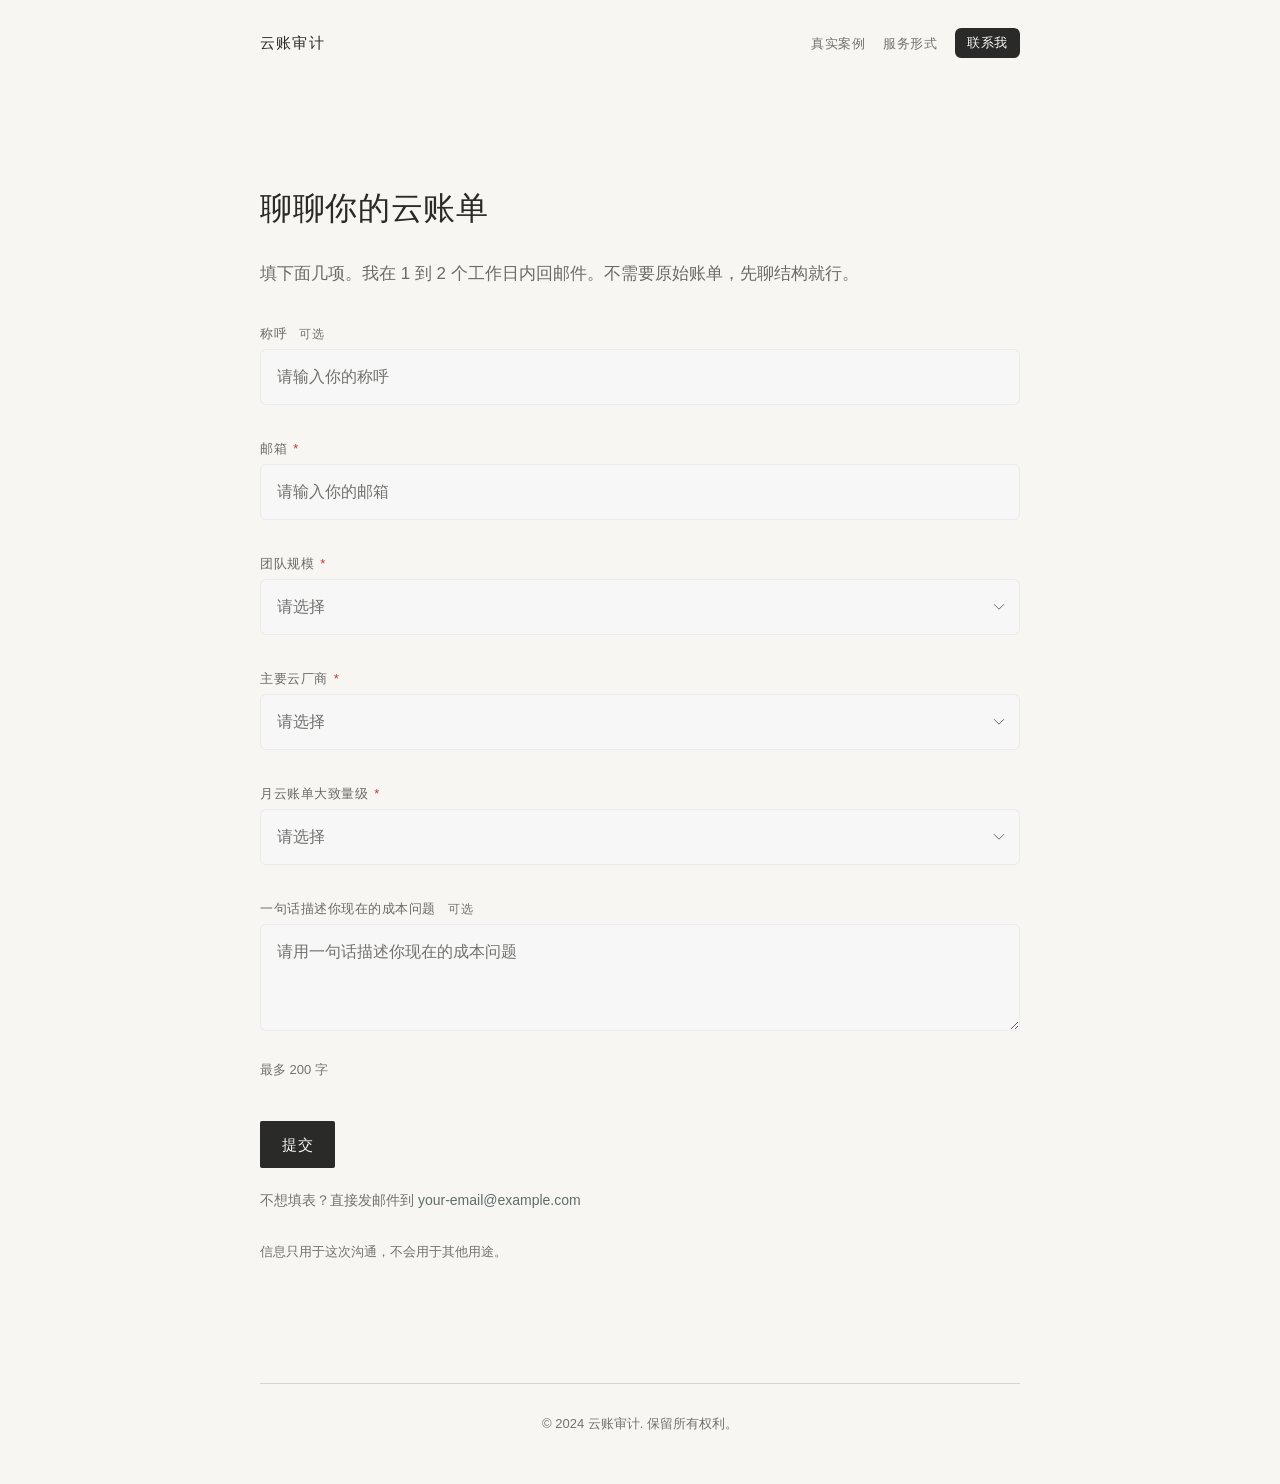
==== contact.html @ 67cc3d14 "add file" ====
<!DOCTYPE html>
<html lang="zh-CN">
<head>
  <meta charset="utf-8">
  <meta name="viewport" content="width=device-width, initial-scale=1">
  <title>联系我 · 云账审计</title>
  <meta name="description" content="提交团队规模、云厂商和月账单量级。不需要原始账单，先聊结构。">
  <meta name="theme-color" content="#f7f6f3">
  <link rel="stylesheet" href="style.css">
  <!--
    上线前替换：
    1. FORMSPREE_ENDPOINT → https://formspree.io/f/你的表单 ID
    2. mailto:your-email@example.com
  -->
</head>
<body>
  <a class="skip" href="#content">跳到正文</a>

  <header class="wrap nav">
    <a class="brand" href="index.html">云账审计</a>
    <nav aria-label="页面">
      <ul class="nav-links">
        <li><a href="process.html">真实案例</a></li>
        <li><a href="services.html">服务形式</a></li>
        <li><a class="nav-cta" href="contact.html" aria-current="page">联系我</a></li>
      </ul>
    </nav>
  </header>

  <main id="content">
    <section class="wrap page-top" aria-labelledby="contact-title">
      <h2 id="contact-title">聊聊你的云账单</h2>
      <p class="lead">填下面几项。我在 1 到 2 个工作日内回邮件。不需要原始账单，先聊结构就行。</p>

      <form id="lead" action="FORMSPREE_ENDPOINT" method="POST" accept-charset="UTF-8">
        <input type="hidden" name="_subject" value="云账审计：新的账单诊断请求">
        <input type="hidden" name="_next" value="">
        <div class="hp" aria-hidden="true">
          <label>不要填写 <input type="text" name="_gotcha" tabindex="-1" autocomplete="off"></label>
        </div>

        <div class="field">
          <label for="name">称呼 <span class="mark">可选</span></label>
          <input id="name" name="称呼" type="text" autocomplete="name" placeholder="请输入你的称呼">
        </div>

        <div class="field">
          <label for="email">邮箱 <span class="req" aria-hidden="true">*</span></label>
          <input id="email" name="email" type="email" autocomplete="email" placeholder="请输入你的邮箱" required>
        </div>

        <div class="field">
          <label for="size">团队规模 <span class="req" aria-hidden="true">*</span></label>
          <select id="size" name="团队规模" required>
            <option value="" selected disabled>请选择</option>
            <option>1-10 人</option>
            <option>11-50 人</option>
            <option>51-200 人</option>
            <option>200 人以上</option>
          </select>
        </div>

        <div class="field">
          <label for="cloud">主要云厂商 <span class="req" aria-hidden="true">*</span></label>
          <select id="cloud" name="云厂商" required>
            <option value="" selected disabled>请选择</option>
            <option>阿里云</option>
            <option>腾讯云</option>
            <option>华为云</option>
            <option>AWS</option>
            <option>Azure</option>
            <option>多云</option>
            <option>其他</option>
          </select>
        </div>

        <div class="field">
          <label for="bill">月云账单大致量级 <span class="req" aria-hidden="true">*</span></label>
          <select id="bill" name="月账单量级" required>
            <option value="" selected disabled>请选择</option>
            <option>1 万以下</option>
            <option>1-5 万</option>
            <option>5-20 万</option>
            <option>20 万以上</option>
            <option>不确定</option>
          </select>
        </div>

        <div class="field">
          <label for="note">一句话描述你现在的成本问题 <span class="mark">可选</span></label>
          <textarea id="note" name="问题" maxlength="200" rows="3" placeholder="请用一句话描述你现在的成本问题"></textarea>
          <p class="fine" id="count-hint">最多 200 字</p>
        </div>

        <div class="form-actions">
          <button class="btn" type="submit">提交</button>
        </div>

        <p class="fine" id="form-warn" hidden>表单还没接上。请先换成你的 Formspree 地址。</p>
      </form>

      <p class="quiet">不想填表？直接发邮件到 <a href="mailto:your-email@example.com">your-email@example.com</a></p>
      <p class="fine">信息只用于这次沟通，不会用于其他用途。</p>
    </section>
  </main>

  <footer class="wrap site-footer">
    <p>© 2024 云账审计. 保留所有权利。</p>
  </footer>

  <script>
    (function () {
      var form = document.getElementById("lead");
      var note = document.getElementById("note");
      var hint = document.getElementById("count-hint");

      function setNext() {
        var next = form.querySelector('input[name="_next"]');
        if (next) next.value = new URL("thanks.html", window.location.href).href;
      }

      if (form) {
        setNext();
        form.addEventListener("submit", function (event) {
          setNext();
          if (form.getAttribute("action") === "FORMSPREE_ENDPOINT") {
            event.preventDefault();
            var warn = document.getElementById("form-warn");
            if (warn) warn.hidden = false;
          }
        });
      }

      if (note && hint) {
        note.addEventListener("input", function () {
          hint.textContent = note.value.length + " / 200";
        });
      }
    })();
  </script>
</body>
</html>
---- style.css ----
/* 云账审计
   系统字体，不加载任何第三方字体。
   按钮用 --ink，保持纸面的安静。
   --accent 只给文字链接、链接 hover、表单 focus。
*/

:root {
  --bg: #f7f6f3;
  --bg-alt: #eeece7;
  --ink: #2a2a28;
  --ink-muted: #6b6a66;
  /* 原稿弱字 #9a9893、强调 #7a8f8a。米白底上对比不够，各加深到能读。 */
  --ink-subtle: #72716e;
  --hairline: #d8d5cf;
  --accent: #5e6e6a;
  --font-serif: "Songti SC", "STSong", "Noto Serif CJK SC", "Noto Serif SC", SimSun, Georgia, serif;
  --font-sans: -apple-system, BlinkMacSystemFont, "PingFang SC", "Hiragino Sans GB", "Microsoft YaHei", "Noto Sans CJK SC", sans-serif;
  color-scheme: light;
}

*,
*::before,
*::after {
  box-sizing: border-box;
}

html {
  scroll-behavior: smooth;
}

body {
  margin: 0;
  background: var(--bg);
  color: var(--ink);
  font-family: var(--font-sans);
  font-size: 16px;
  line-height: 1.8;
  -webkit-font-smoothing: antialiased;
}

::selection {
  background: #e3e6e1;
  color: var(--ink);
}

a,
button {
  cursor: pointer;
  transition: all 0.3s ease;
}

a:hover {
  text-decoration: underline;
  text-underline-offset: 4px;
}

.skip {
  position: absolute;
  left: 16px;
  top: -48px;
  background: var(--ink);
  color: var(--bg);
  padding: 8px 12px;
  text-decoration: none;
  border-radius: 2px;
}

.skip:focus {
  top: 16px;
  outline: 1px solid var(--accent);
  outline-offset: 4px;
}

.wrap {
  width: min(720px, calc(100% - 48px));
  margin-inline: auto;
}

.nav {
  display: flex;
  align-items: center;
  justify-content: space-between;
  gap: 16px;
  padding-top: 28px;
  padding-bottom: 8px;
}

.brand {
  font-family: var(--font-serif);
  font-size: 15px;
  font-weight: 400;
  letter-spacing: 0.08em;
  color: var(--ink);
  text-decoration: none;
}

.nav-links {
  display: flex;
  flex-wrap: wrap;
  align-items: center;
  justify-content: flex-end;
  gap: 14px 18px;
  margin: 0;
  padding: 0;
  list-style: none;
}

.nav-links a {
  color: var(--ink-subtle);
  font-size: 13px;
  letter-spacing: 0.04em;
  text-decoration: none;
}

.nav-links a:hover,
.nav-links a[aria-current="page"] {
  color: var(--ink);
  text-decoration: underline;
  text-underline-offset: 4px;
}

.nav-links a.nav-cta,
.nav-links a.nav-cta:hover,
.nav-links a.nav-cta[aria-current="page"] {
  display: inline-block;
  padding: 6px 12px;
  border-radius: 6px;
  background: var(--ink);
  color: var(--bg);
  text-decoration: none;
  line-height: 1.4;
}

.nav-links a.nav-cta:hover {
  background: #111;
  transform: scale(1.04);
}

.hero {
  padding-top: 80px;
}

.page-top {
  padding-top: 72px;
}

.nw {
  white-space: nowrap;
}

.hero h1 {
  margin: 0;
  font-family: var(--font-serif);
  font-size: 40px;
  font-weight: 400;
  line-height: 1.4;
  letter-spacing: 0.02em;
}

.sub {
  margin: 28px 0 0;
  max-width: 28em;
  color: var(--ink-muted);
  font-size: 18px;
  line-height: 1.7;
}

.actions {
  display: flex;
  flex-direction: column;
  align-items: flex-start;
  gap: 18px;
  margin-top: 40px;
}

.btn {
  display: inline-block;
  margin: 0;
  padding: 13px 22px;
  border: 0;
  border-radius: 2px;
  background: var(--ink);
  color: var(--bg);
  font-family: var(--font-sans);
  font-size: 15px;
  font-weight: 400;
  letter-spacing: 0.04em;
  line-height: 1.4;
  text-decoration: none;
  cursor: pointer;
}

.btn:hover {
  background: #111;
  text-decoration: none;
  transform: scale(1.03);
}

.text-link {
  color: var(--accent);
  text-decoration: none;
  text-underline-offset: 4px;
}

.text-link:hover,
.quiet a:hover,
.site-footer a:hover {
  color: #3d4f4b;
  text-decoration: underline;
  text-underline-offset: 4px;
}

.trust {
  margin: 0;
  color: #777;
  font-size: 12px;
  font-style: normal;
  line-height: 1.6;
}

.block {
  margin-top: 80px;
  padding-top: 80px;
  border-top: 1px solid var(--hairline);
}

h2 {
  margin: 0 0 28px;
  font-family: var(--font-serif);
  font-size: 28px;
  font-weight: 400;
  line-height: 1.4;
  letter-spacing: 0.02em;
  text-wrap: balance;
}

.lead {
  margin: 0;
  color: var(--ink-muted);
  font-size: 17px;
}

.part + .part {
  margin-top: 48px;
}

.kicker {
  margin: 0 0 12px;
  color: var(--ink-subtle);
  font-size: 14px;
  font-weight: 500;
  letter-spacing: 0.14em;
}

.part p,
.offer p {
  margin: 0;
}

.findings {
  margin: 0;
  padding: 0;
  list-style: none;
}

.findings li + li {
  margin-top: 8px;
}

.checks {
  margin: 36px 0 0;
  padding: 0;
  list-style: none;
}

.checks li {
  position: relative;
  margin-top: 10px;
  padding: 14px 16px 14px 40px;
  border-radius: 6px;
  font-size: 16px;
  line-height: 1.8;
  transition: background-color 0.3s ease;
}

.checks li::before {
  content: "✓";
  position: absolute;
  left: 16px;
  top: 14px;
  color: #9a9893;
  font-size: 14px;
  line-height: 1.8;
}

.checks li:hover {
  background: #f0eeea;
}

.fine {
  margin: 28px 0 0;
  color: var(--ink-subtle);
  font-size: 13px;
  line-height: 1.7;
}

.offer + .offer {
  margin-top: 64px;
  padding-top: 64px;
  border-top: 1px solid var(--hairline);
}

.points {
  margin: 0;
  padding: 0;
  list-style: none;
}

.points li {
  position: relative;
  margin: 0;
  padding: 4px 0 4px 18px;
  line-height: 1.8;
}

.points li::before {
  content: "";
  position: absolute;
  left: 0;
  top: 0.95em;
  width: 6px;
  height: 6px;
  border-radius: 50%;
  background: var(--ink);
}

.stat {
  display: block;
  margin: 4px 0 12px;
  color: var(--ink);
  font-family: var(--font-serif);
  font-size: 32px;
  font-weight: 700;
  line-height: 1.35;
  letter-spacing: 0.02em;
}

.offer h3 {
  margin: 0 0 12px;
  font-family: var(--font-serif);
  font-size: 22px;
  font-weight: 400;
  letter-spacing: 0.02em;
}

.field {
  margin-top: 32px;
}

.field label {
  display: block;
  margin-bottom: 4px;
  color: var(--ink-muted);
  font-size: 13px;
  letter-spacing: 0.04em;
}

.mark {
  margin-left: 8px;
  color: var(--ink-subtle);
  font-size: 12px;
  letter-spacing: 0.08em;
}

.req {
  margin-left: 2px;
  color: #c23b3b;
}

input,
select,
textarea {
  width: 100%;
  margin: 0;
  padding: 14px 16px;
  border: 1px solid #eaeaea;
  border-radius: 6px;
  background: #f7f7f7;
  color: var(--ink);
  font-family: var(--font-sans);
  font-size: 16px;
  line-height: 1.6;
  -webkit-appearance: none;
  appearance: none;
  transition: border-color 0.3s ease, background-color 0.3s ease;
}

input::placeholder,
textarea::placeholder {
  color: var(--ink-subtle);
}

textarea {
  display: block;
  min-height: 96px;
  resize: vertical;
}

select {
  padding-right: 40px;
  background-color: #f7f7f7;
  background-image: url("data:image/svg+xml,%3Csvg xmlns='http://www.w3.org/2000/svg' width='12' height='8' viewBox='0 0 12 8'%3E%3Cpath d='M1 1.2 L6 6.2 L11 1.2' fill='none' stroke='%236b6a66' stroke-width='1'/%3E%3C/svg%3E");
  background-repeat: no-repeat;
  background-position: right 14px center;
  background-size: 12px 8px;
  cursor: pointer;
}

select:invalid {
  color: var(--ink-subtle);
}

select option {
  color: var(--ink);
}

input:focus,
select:focus,
textarea:focus {
  outline: none;
  border-color: #2a2a28;
  background-color: #fff;
}

a:focus-visible,
button:focus-visible,
.skip:focus {
  outline: 1px solid var(--accent);
  outline-offset: 4px;
}

.form-actions {
  margin-top: 40px;
}

.quiet {
  margin: 20px 0 0;
  color: var(--ink-subtle);
  font-size: 14px;
}

.quiet a {
  color: var(--accent);
  text-decoration: none;
}

.hp {
  position: absolute;
  width: 1px;
  height: 1px;
  padding: 0;
  margin: -1px;
  overflow: hidden;
  clip: rect(0, 0, 0, 0);
  white-space: nowrap;
  border: 0;
}

.site-footer {
  margin-top: 80px;
  padding-top: 28px;
  padding-bottom: 48px;
  border-top: 1px solid var(--hairline);
  color: var(--ink-subtle);
  font-size: 13px;
  text-align: center;
}

.site-footer p {
  margin: 0;
}

.site-footer a {
  color: inherit;
  text-decoration: none;
  text-underline-offset: 4px;
}


.thanks {
  padding-top: max(120px, 18vh);
  padding-bottom: 120px;
}

.thanks h1 {
  margin: 72px 0 0;
  font-family: var(--font-serif);
  font-size: 48px;
  font-weight: 400;
  letter-spacing: 0.02em;
}

.thanks .sub {
  margin-top: 20px;
}

.thanks .text-link {
  display: inline-block;
  margin-top: 36px;
}

@media (min-width: 768px) {
  .wrap {
    width: min(720px, 70%);
  }

  .hero,
  .page-top {
    padding-top: 120px;
  }

  .thanks h1 {
    font-size: 56px;
  }

  .hero h1 {
    font-size: 44px;
  }

  .stat {
    font-size: 40px;
  }

  h2 {
    font-size: 32px;
  }

  .block {
    margin-top: 120px;
    padding-top: 120px;
  }

  .site-footer {
    margin-top: 120px;
  }
}

@media (min-width: 1100px) {
  .wrap {
    width: min(760px, 70%);
  }

  .hero h1 {
    font-size: 48px;
  }

  .rest {
    display: block;
  }
}

@media (prefers-reduced-motion: reduce) {
  html {
    scroll-behavior: auto;
  }

  a,
  button,
  input,
  select,
  textarea {
    transition: none;
  }

  .btn:hover,
  .nav-links a.nav-cta:hover {
    transform: none;
  }
}
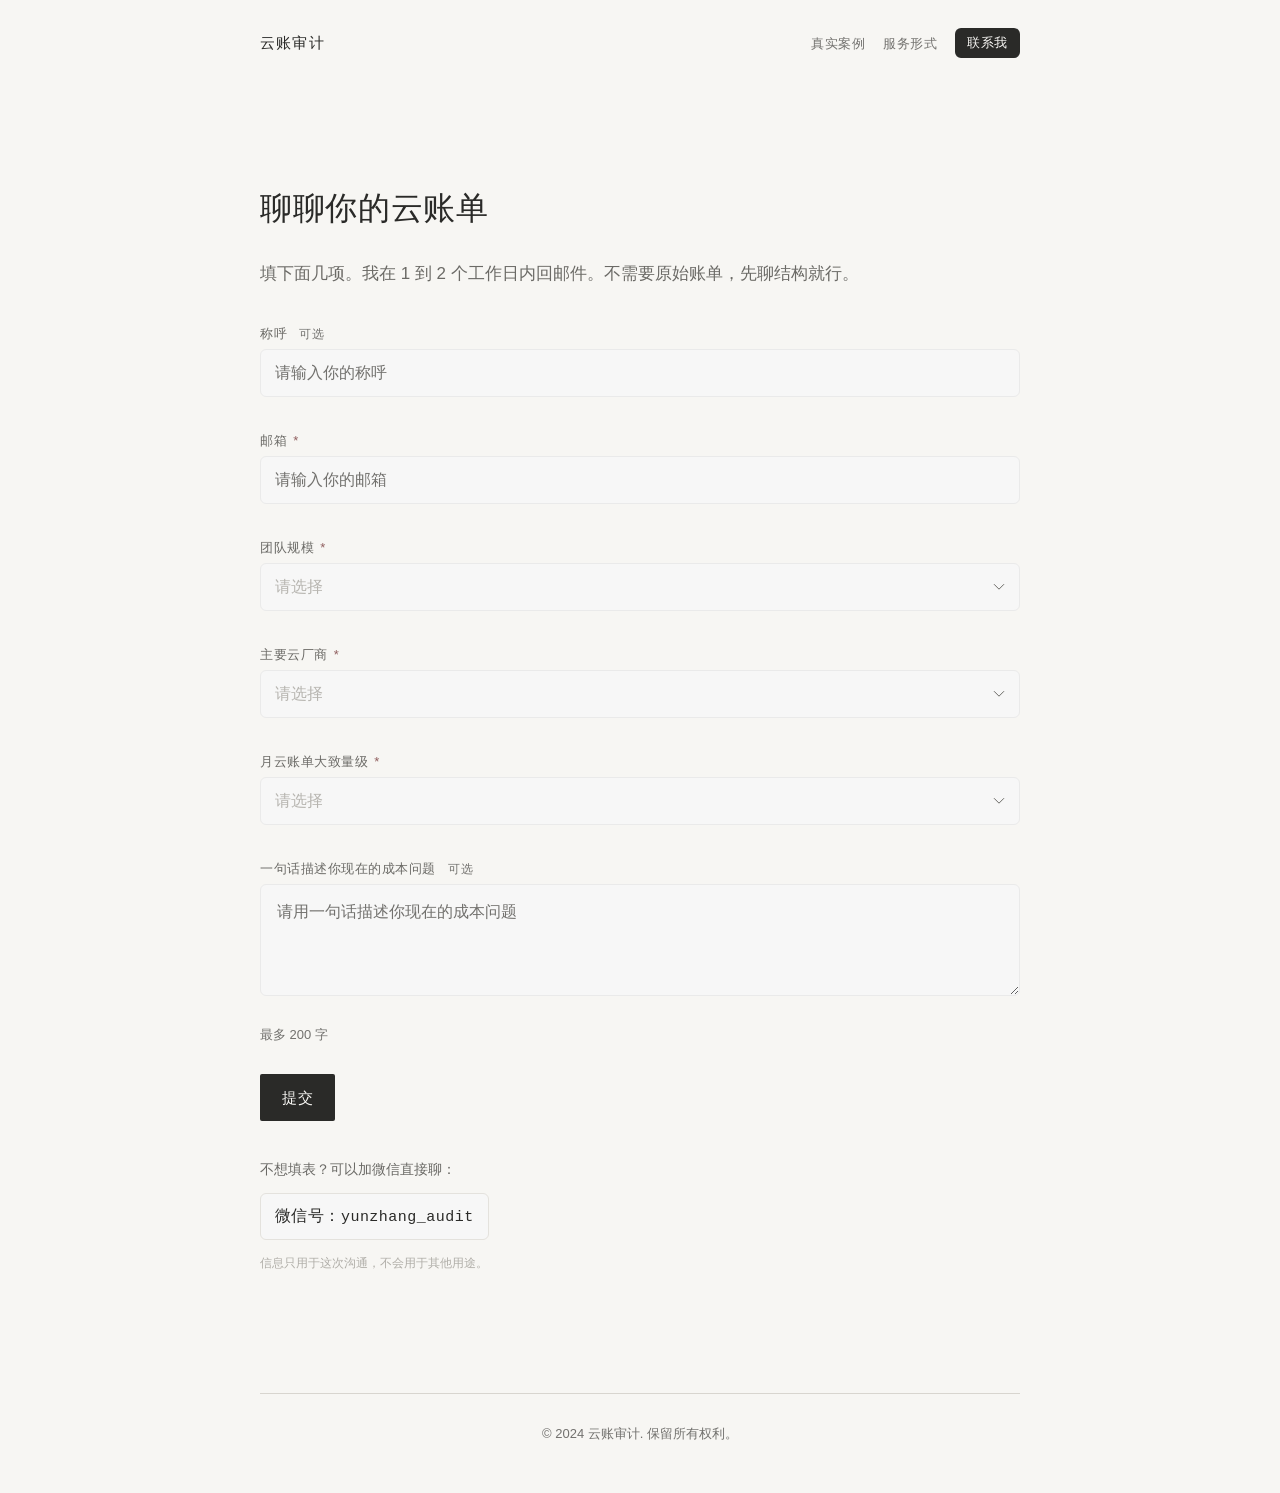
==== commit 90ef84e0: "add file" ====
--- a/contact.html
+++ b/contact.html
@@ -10,7 +10,7 @@
   <!--
     上线前替换：
     1. FORMSPREE_ENDPOINT → https://formspree.io/f/你的表单 ID
-    2. mailto:your-email@example.com
+    2. 微信号 yunzhang_audit
   -->
 </head>
 <body>
@@ -92,15 +92,18 @@
           <p class="fine" id="count-hint">最多 200 字</p>
         </div>
 
+        <p class="fine" id="form-warn" hidden>表单还没接上。请先换成你的 Formspree 地址。</p>
+
         <div class="form-actions">
           <button class="btn" type="submit">提交</button>
         </div>
-
-        <p class="fine" id="form-warn" hidden>表单还没接上。请先换成你的 Formspree 地址。</p>
       </form>
 
-      <p class="quiet">不想填表？直接发邮件到 <a href="mailto:your-email@example.com">your-email@example.com</a></p>
-      <p class="fine">信息只用于这次沟通，不会用于其他用途。</p>
+      <div class="wechat">
+        <p>不想填表？可以加微信直接聊：</p>
+        <p class="wechat-id">微信号：<code>yunzhang_audit</code></p>
+      </div>
+      <p class="privacy">信息只用于这次沟通，不会用于其他用途。</p>
     </section>
   </main>
 
--- a/style.css
+++ b/style.css
@@ -257,6 +257,10 @@
   margin: 0;
 }
 
+.part p.stat {
+  margin: 36px 0 20px;
+}
+
 .findings {
   margin: 0;
   padding: 0;
@@ -278,6 +282,7 @@
   margin-top: 10px;
   padding: 14px 16px 14px 40px;
   border-radius: 6px;
+  background: #f0eeea;
   font-size: 16px;
   line-height: 1.8;
   transition: background-color 0.3s ease;
@@ -294,7 +299,7 @@
 }
 
 .checks li:hover {
-  background: #f0eeea;
+  background: #e7e4de;
 }
 
 .fine {
@@ -326,23 +331,28 @@
 .points li::before {
   content: "";
   position: absolute;
-  left: 0;
-  top: 0.95em;
+  left: 1px;
+  top: 0.85em;
   width: 6px;
   height: 6px;
+  border: 1px solid #8a8883;
   border-radius: 50%;
-  background: var(--ink);
+  background: transparent;
 }
 
 .stat {
   display: block;
-  margin: 4px 0 12px;
+  margin: 36px 0 20px;
   color: var(--ink);
   font-family: var(--font-serif);
-  font-size: 32px;
+  font-size: 44px;
   font-weight: 700;
-  line-height: 1.35;
+  line-height: 1.15;
   letter-spacing: 0.02em;
+}
+
+.service-cta {
+  margin: 64px 0 0;
 }
 
 .offer h3 {
@@ -374,7 +384,7 @@
 
 .req {
   margin-left: 2px;
-  color: #c23b3b;
+  color: #8f5e5e;
 }
 
 input,
@@ -382,7 +392,6 @@
 textarea {
   width: 100%;
   margin: 0;
-  padding: 14px 16px;
   border: 1px solid #eaeaea;
   border-radius: 6px;
   background: #f7f7f7;
@@ -395,6 +404,11 @@
   transition: border-color 0.3s ease, background-color 0.3s ease;
 }
 
+input,
+select {
+  padding: 10px 14px;
+}
+
 input::placeholder,
 textarea::placeholder {
   color: var(--ink-subtle);
@@ -402,7 +416,8 @@
 
 textarea {
   display: block;
-  min-height: 96px;
+  min-height: 112px;
+  padding: 14px 16px;
   resize: vertical;
 }
 
@@ -417,7 +432,7 @@
 }
 
 select:invalid {
-  color: var(--ink-subtle);
+  color: #b7b5b0;
 }
 
 select option {
@@ -440,7 +455,42 @@
 }
 
 .form-actions {
-  margin-top: 40px;
+  margin-top: 28px;
+}
+
+.wechat {
+  margin-top: 36px;
+}
+
+.wechat p {
+  margin: 0;
+  color: var(--ink-muted);
+  font-size: 14px;
+}
+
+.wechat p.wechat-id {
+  display: inline-block;
+  margin-top: 10px;
+  padding: 8px 14px;
+  border: 1px solid #e4e2dd;
+  border-radius: 6px;
+  background: #f7f7f7;
+  color: var(--ink);
+  font-size: 16px;
+  letter-spacing: 0.03em;
+  user-select: all;
+}
+
+.wechat-id code {
+  font-family: ui-monospace, "SFMono-Regular", Menlo, Consolas, monospace;
+  font-size: 15px;
+}
+
+.privacy {
+  margin: 14px 0 0;
+  color: #b0aea8;
+  font-size: 12px;
+  line-height: 1.6;
 }
 
 .quiet {
@@ -528,7 +578,7 @@
   }
 
   .stat {
-    font-size: 40px;
+    font-size: 56px;
   }
 
   h2 {
@@ -552,6 +602,10 @@
 
   .hero h1 {
     font-size: 48px;
+  }
+
+  .stat {
+    font-size: 72px;
   }
 
   .rest {
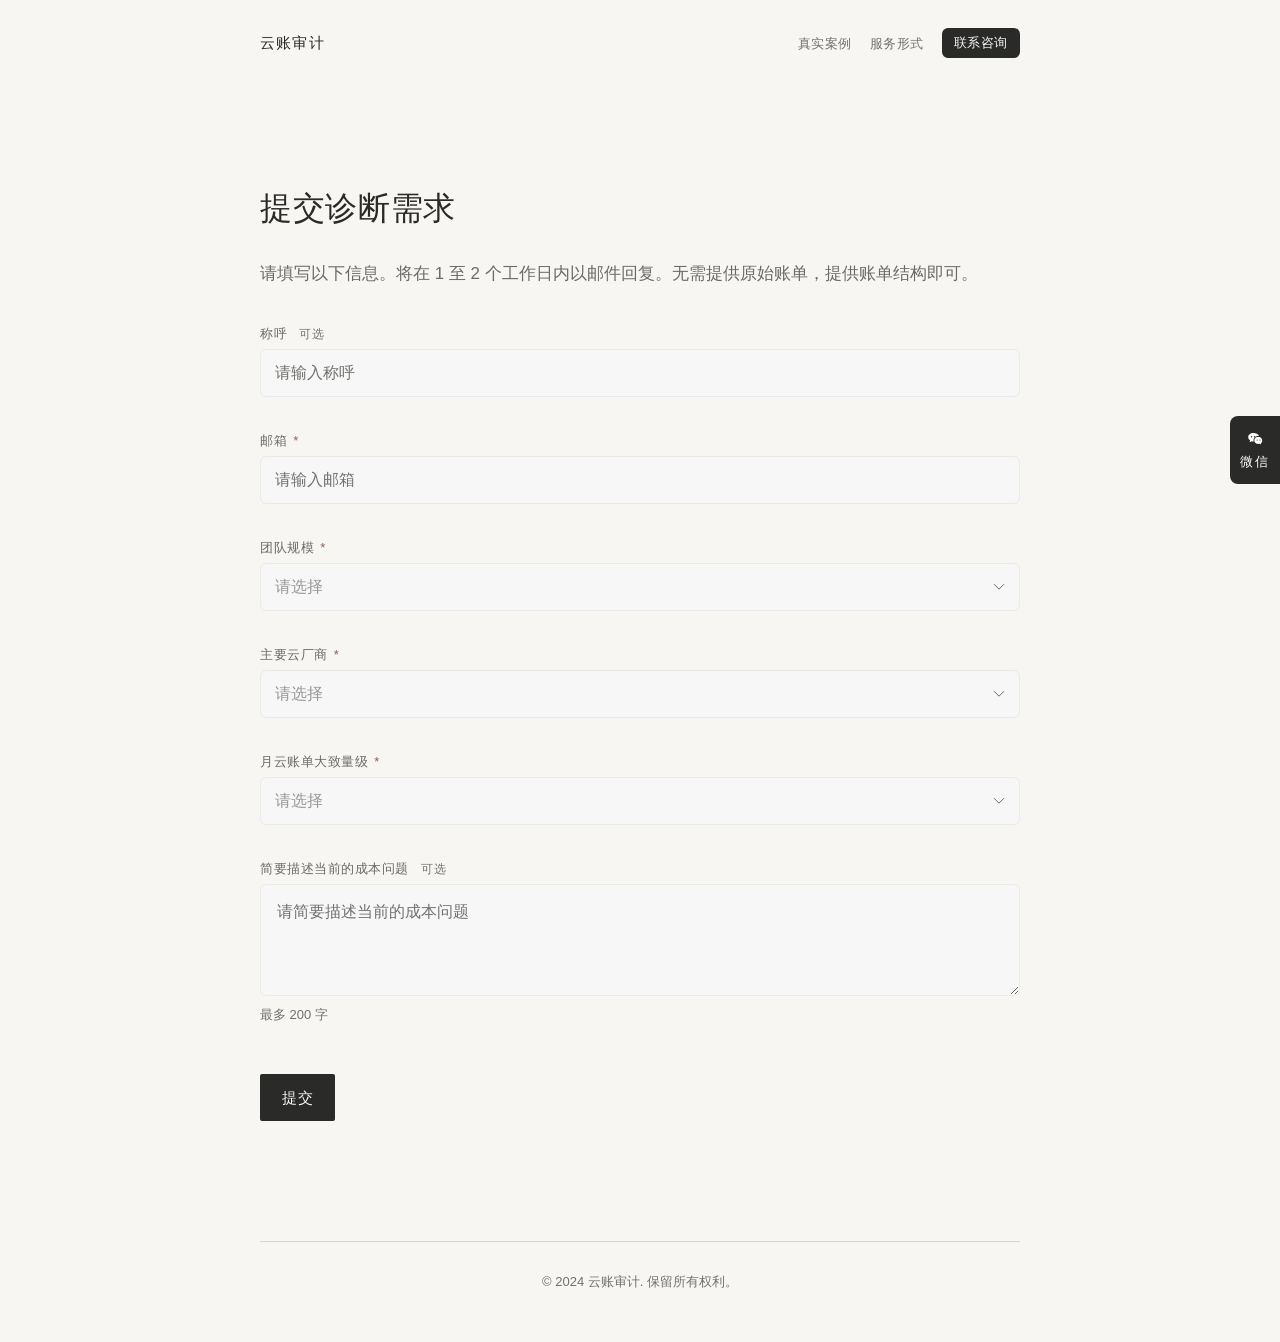
==== commit 15dd734f: "add file" ====
--- a/contact.html
+++ b/contact.html
@@ -3,34 +3,36 @@
 <head>
   <meta charset="utf-8">
   <meta name="viewport" content="width=device-width, initial-scale=1">
-  <title>联系我 · 云账审计</title>
-  <meta name="description" content="提交团队规模、云厂商和月账单量级。不需要原始账单，先聊结构。">
+  <title>联系咨询 · 云账审计</title>
+  <meta name="description" content="提交团队规模、云厂商与月账单量级。无需原始账单，提供账单结构即可。">
   <meta name="theme-color" content="#f7f6f3">
   <link rel="stylesheet" href="style.css">
   <!--
     上线前替换：
-    1. FORMSPREE_ENDPOINT → https://formspree.io/f/你的表单 ID
-    2. 微信号 yunzhang_audit
+    1. FORMSPREE_ENDPOINT → https://formspree.io/f/表单 ID
+    2. wechat-qr.png → 微信二维码
   -->
 </head>
 <body>
   <a class="skip" href="#content">跳到正文</a>
 
-  <header class="wrap nav">
-    <a class="brand" href="index.html">云账审计</a>
-    <nav aria-label="页面">
-      <ul class="nav-links">
-        <li><a href="process.html">真实案例</a></li>
-        <li><a href="services.html">服务形式</a></li>
-        <li><a class="nav-cta" href="contact.html" aria-current="page">联系我</a></li>
-      </ul>
-    </nav>
+  <header class="site-header">
+    <div class="wrap nav">
+      <a class="brand" href="index.html">云账审计</a>
+      <nav aria-label="页面">
+        <ul class="nav-links">
+          <li><a href="process.html">真实案例</a></li>
+          <li><a href="services.html">服务形式</a></li>
+          <li><a class="nav-cta" href="contact.html" aria-current="page">联系咨询</a></li>
+        </ul>
+      </nav>
+    </div>
   </header>
 
   <main id="content">
     <section class="wrap page-top" aria-labelledby="contact-title">
-      <h2 id="contact-title">聊聊你的云账单</h2>
-      <p class="lead">填下面几项。我在 1 到 2 个工作日内回邮件。不需要原始账单，先聊结构就行。</p>
+      <h2 id="contact-title">提交诊断需求</h2>
+      <p class="lead">请填写以下信息。将在 1 至 2 个工作日内以邮件回复。无需提供原始账单，提供账单结构即可。</p>
 
       <form id="lead" action="FORMSPREE_ENDPOINT" method="POST" accept-charset="UTF-8">
         <input type="hidden" name="_subject" value="云账审计：新的账单诊断请求">
@@ -41,12 +43,12 @@
 
         <div class="field">
           <label for="name">称呼 <span class="mark">可选</span></label>
-          <input id="name" name="称呼" type="text" autocomplete="name" placeholder="请输入你的称呼">
+          <input id="name" name="称呼" type="text" autocomplete="name" placeholder="请输入称呼">
         </div>
 
         <div class="field">
           <label for="email">邮箱 <span class="req" aria-hidden="true">*</span></label>
-          <input id="email" name="email" type="email" autocomplete="email" placeholder="请输入你的邮箱" required>
+          <input id="email" name="email" type="email" autocomplete="email" placeholder="请输入邮箱" required>
         </div>
 
         <div class="field">
@@ -87,29 +89,35 @@
         </div>
 
         <div class="field">
-          <label for="note">一句话描述你现在的成本问题 <span class="mark">可选</span></label>
-          <textarea id="note" name="问题" maxlength="200" rows="3" placeholder="请用一句话描述你现在的成本问题"></textarea>
+          <label for="note">简要描述当前的成本问题 <span class="mark">可选</span></label>
+          <textarea id="note" name="问题" maxlength="200" rows="3" placeholder="请简要描述当前的成本问题"></textarea>
           <p class="fine" id="count-hint">最多 200 字</p>
         </div>
 
-        <p class="fine" id="form-warn" hidden>表单还没接上。请先换成你的 Formspree 地址。</p>
+        <p class="fine" id="form-warn" hidden>表单尚未接通，暂时无法提交。</p>
 
         <div class="form-actions">
           <button class="btn" type="submit">提交</button>
         </div>
       </form>
-
-      <div class="wechat">
-        <p>不想填表？可以加微信直接聊：</p>
-        <p class="wechat-id">微信号：<code>yunzhang_audit</code></p>
-      </div>
-      <p class="privacy">信息只用于这次沟通，不会用于其他用途。</p>
     </section>
   </main>
 
   <footer class="wrap site-footer">
     <p>© 2024 云账审计. 保留所有权利。</p>
   </footer>
+
+  <aside class="wx-float" aria-label="微信">
+    <div class="wx-qr">
+      <img src="wechat-qr.png" width="120" height="120" alt="微信二维码">
+    </div>
+    <button class="wx-tab" type="button">
+      <svg width="18" height="18" viewBox="0 0 24 24" aria-hidden="true">
+        <path fill="currentColor" d="M9.5 4C5.91 4 3 6.46 3 9.5c0 1.74.95 3.28 2.42 4.28L4.9 16.4l2.55-1.28c.64.18 1.33.28 2.05.28.28 0 .55-.02.82-.05-.18-.52-.28-1.08-.28-1.66 0-3.16 2.96-5.72 6.62-5.72.24 0 .47.02.7.04C16.5 5.48 13.28 4 9.5 4zm-2.05 4.15a.95.95 0 1 1 0 1.9.95.95 0 0 1 0-1.9zm4.15 0a.95.95 0 1 1 0 1.9.95.95 0 0 1 0-1.9zM16.66 9.1c-3.08 0-5.58 2.14-5.58 4.78 0 2.64 2.5 4.78 5.58 4.78.55 0 1.08-.07 1.58-.19l1.95.98-.48-1.62c1.18-.9 1.93-2.22 1.93-3.95 0-2.64-2.5-4.78-5.58-4.78zm-1.85 3.55a.75.75 0 1 1 0 1.5.75.75 0 0 1 0-1.5zm3.7 0a.75.75 0 1 1 0 1.5.75.75 0 0 1 0-1.5z"/>
+      </svg>
+      <span>微信</span>
+    </button>
+  </aside>
 
   <script>
     (function () {
--- a/style.css
+++ b/style.css
@@ -76,13 +76,16 @@
   margin-inline: auto;
 }
 
+.site-header {
+  padding-top: 28px;
+  padding-bottom: 8px;
+}
+
 .nav {
   display: flex;
   align-items: center;
   justify-content: space-between;
-  gap: 16px;
-  padding-top: 28px;
-  padding-bottom: 8px;
+  gap: 24px;
 }
 
 .brand {
@@ -96,7 +99,7 @@
 
 .nav-links {
   display: flex;
-  flex-wrap: wrap;
+  flex-wrap: nowrap;
   align-items: center;
   justify-content: flex-end;
   gap: 14px 18px;
@@ -432,7 +435,7 @@
 }
 
 select:invalid {
-  color: #b7b5b0;
+  color: #999;
 }
 
 select option {
@@ -454,43 +457,67 @@
   outline-offset: 4px;
 }
 
+.field .fine {
+  margin-top: 8px;
+}
+
 .form-actions {
-  margin-top: 28px;
-}
-
-.wechat {
-  margin-top: 36px;
-}
-
-.wechat p {
-  margin: 0;
-  color: var(--ink-muted);
-  font-size: 14px;
-}
-
-.wechat p.wechat-id {
-  display: inline-block;
-  margin-top: 10px;
-  padding: 8px 14px;
-  border: 1px solid #e4e2dd;
-  border-radius: 6px;
-  background: #f7f7f7;
-  color: var(--ink);
-  font-size: 16px;
-  letter-spacing: 0.03em;
-  user-select: all;
-}
-
-.wechat-id code {
-  font-family: ui-monospace, "SFMono-Regular", Menlo, Consolas, monospace;
-  font-size: 15px;
-}
-
-.privacy {
-  margin: 14px 0 0;
-  color: #b0aea8;
-  font-size: 12px;
-  line-height: 1.6;
+  margin-top: 48px;
+}
+
+.wx-float {
+  position: fixed;
+  top: 50%;
+  right: 0;
+  z-index: 40;
+  display: flex;
+  align-items: center;
+  transform: translateY(-50%);
+}
+
+.wx-qr {
+  width: 0;
+  overflow: hidden;
+  background: #fff;
+  transition: width 0.3s ease;
+}
+
+.wx-float:hover .wx-qr,
+.wx-float:focus-within .wx-qr {
+  width: 140px;
+}
+
+.wx-qr img {
+  display: block;
+  width: 120px;
+  height: 120px;
+  margin: 10px;
+  object-fit: contain;
+}
+
+.wx-tab {
+  display: flex;
+  flex-direction: column;
+  align-items: center;
+  gap: 6px;
+  margin: 0;
+  padding: 14px 10px;
+  border: 0;
+  border-radius: 8px 0 0 8px;
+  background: var(--ink);
+  color: #fff;
+  font-family: var(--font-sans);
+  font-size: 13px;
+  letter-spacing: 0.14em;
+  line-height: 1.2;
+}
+
+.wx-tab svg {
+  display: block;
+}
+
+.wx-tab:hover {
+  background: #111;
 }
 
 .quiet {
@@ -559,6 +586,14 @@
   margin-top: 36px;
 }
 
+@media (max-width: 767px) {
+  .wrap {
+    width: min(720px, calc(100% - 76px));
+    margin-left: 24px;
+    margin-right: 52px;
+  }
+}
+
 @media (min-width: 768px) {
   .wrap {
     width: min(720px, 70%);
@@ -630,4 +665,8 @@
   .nav-links a.nav-cta:hover {
     transform: none;
   }
-}
+
+  .wx-qr {
+    transition: none;
+  }
+}
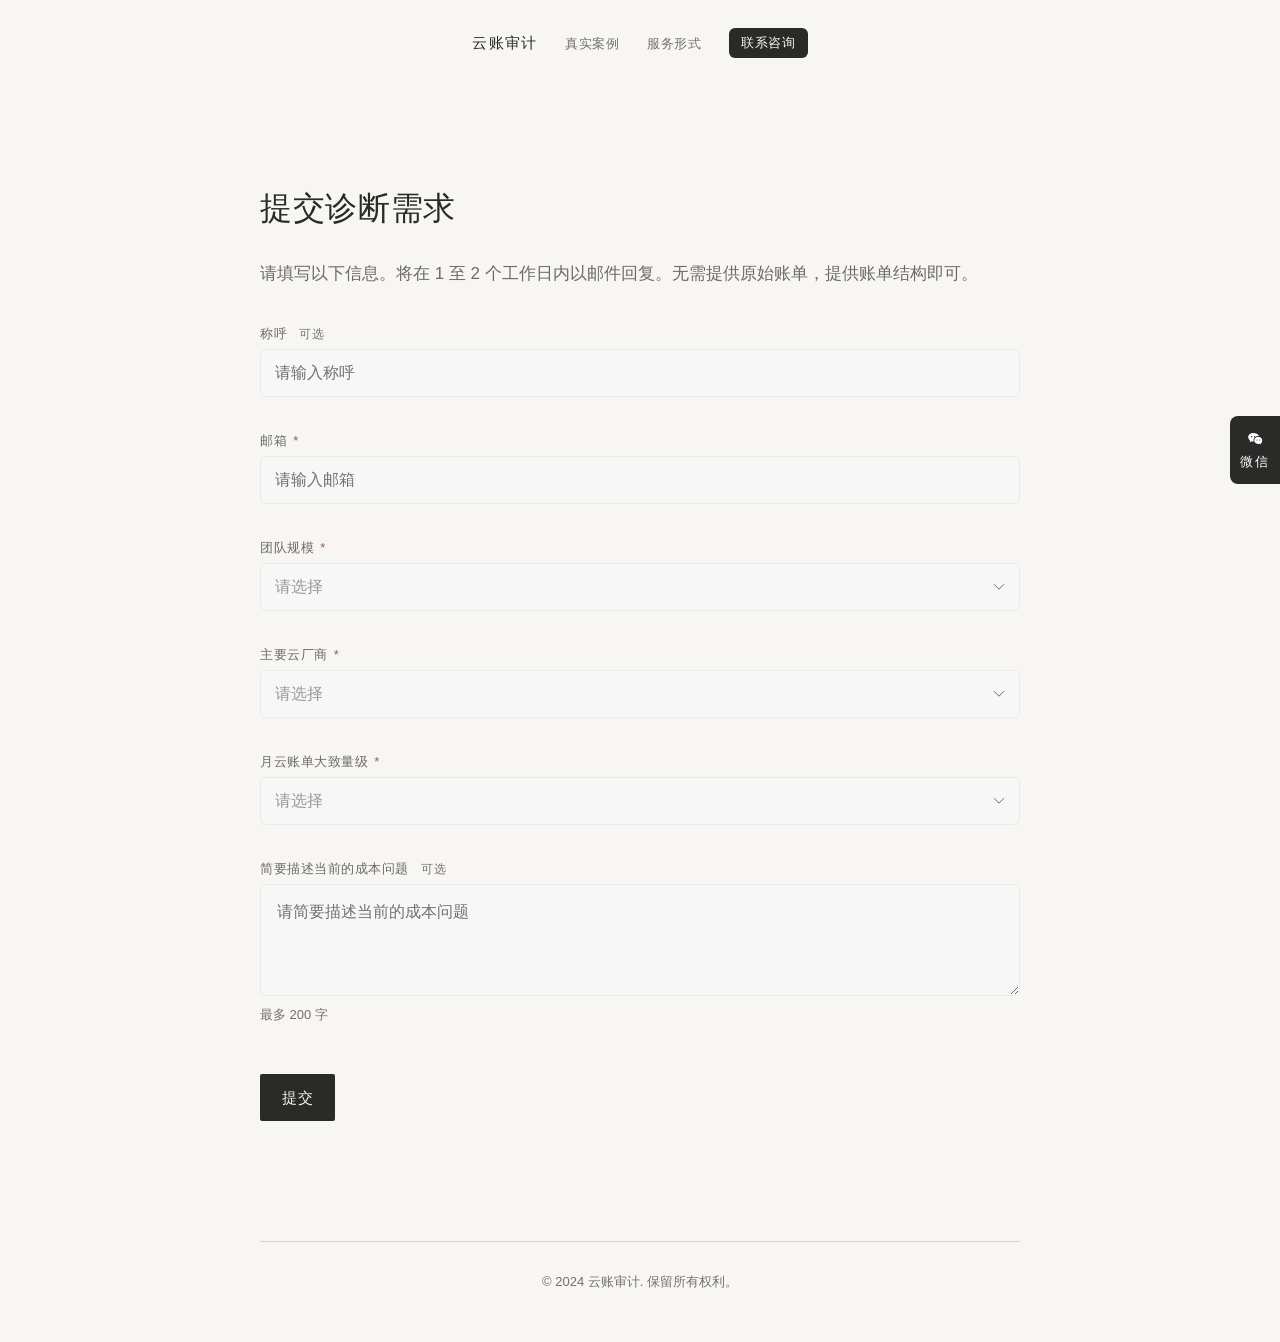
==== commit dc148b24: "add file" ====
--- a/contact.html
+++ b/contact.html
@@ -6,7 +6,7 @@
   <title>联系咨询 · 云账审计</title>
   <meta name="description" content="提交团队规模、云厂商与月账单量级。无需原始账单，提供账单结构即可。">
   <meta name="theme-color" content="#f7f6f3">
-  <link rel="stylesheet" href="style.css">
+  <link rel="stylesheet" href="style.css?v=3">
   <!--
     上线前替换：
     1. FORMSPREE_ENDPOINT → https://formspree.io/f/表单 ID
--- a/style.css
+++ b/style.css
@@ -84,8 +84,8 @@
 .nav {
   display: flex;
   align-items: center;
-  justify-content: space-between;
-  gap: 24px;
+  justify-content: center;
+  gap: 28px;
 }
 
 .brand {
@@ -101,8 +101,8 @@
   display: flex;
   flex-wrap: nowrap;
   align-items: center;
-  justify-content: flex-end;
-  gap: 14px 18px;
+  justify-content: flex-start;
+  gap: 28px;
   margin: 0;
   padding: 0;
   list-style: none;
@@ -261,7 +261,7 @@
 }
 
 .part p.stat {
-  margin: 36px 0 20px;
+  margin: 20px 0 12px;
 }
 
 .findings {
@@ -345,12 +345,12 @@
 
 .stat {
   display: block;
-  margin: 36px 0 20px;
+  margin: 20px 0 12px;
   color: var(--ink);
   font-family: var(--font-serif);
-  font-size: 44px;
+  font-size: 32px;
   font-weight: 700;
-  line-height: 1.15;
+  line-height: 1.2;
   letter-spacing: 0.02em;
 }
 
@@ -469,21 +469,30 @@
   position: fixed;
   top: 50%;
   right: 0;
-  z-index: 40;
+  left: auto;
+  bottom: auto;
+  z-index: 1000;
   display: flex;
+  flex-direction: row;
   align-items: center;
+  justify-content: flex-end;
+  width: max-content;
+  margin: 0;
   transform: translateY(-50%);
 }
 
 .wx-qr {
+  flex: 0 0 0;
   width: 0;
+  min-width: 0;
   overflow: hidden;
   background: #fff;
-  transition: width 0.3s ease;
+  transition: flex-basis 0.3s ease, width 0.3s ease;
 }
 
 .wx-float:hover .wx-qr,
 .wx-float:focus-within .wx-qr {
+  flex-basis: 140px;
   width: 140px;
 }
 
@@ -592,6 +601,11 @@
     margin-left: 24px;
     margin-right: 52px;
   }
+
+  .nav,
+  .nav-links {
+    gap: 12px;
+  }
 }
 
 @media (min-width: 768px) {
@@ -613,7 +627,7 @@
   }
 
   .stat {
-    font-size: 56px;
+    font-size: 36px;
   }
 
   h2 {
@@ -640,7 +654,7 @@
   }
 
   .stat {
-    font-size: 72px;
+    font-size: 40px;
   }
 
   .rest {
